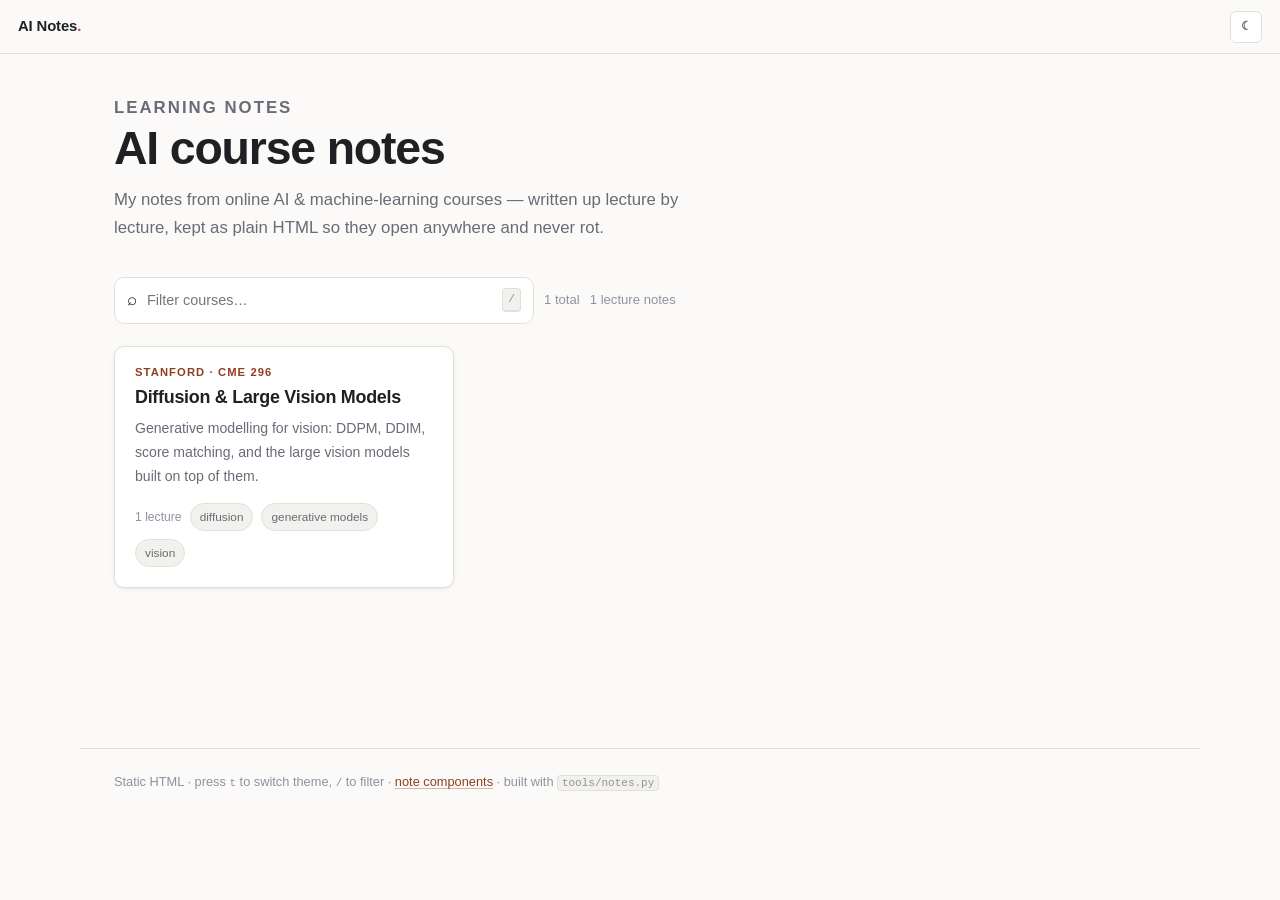
==== index.html @ 50360eb4 "Build static notes site and add CME 296 lecture 1 Set up the note-taking system: a shared stylesheet" ====
<!doctype html>
<html lang="en">
<head>
<meta charset="utf-8">
<meta name="viewport" content="width=device-width, initial-scale=1">
<title>AI course notes</title>
<meta name="description" content="Personal learning notes from online AI courses.">
<script>(function(){try{var t=localStorage.getItem('notes-theme');if(t)document.documentElement.dataset.theme=t}catch(e){}})();</script>
<link rel="stylesheet" href="assets/notes.css">
<script defer src="assets/notes.js"></script>
</head>
<body>
<!-- Generated by tools/notes.py reindex — edit course.json / the lecture files instead. -->
<header class="topbar">
  <a class="topbar__brand" href="index.html">AI Notes<span class="dot">.</span></a>
  <span class="topbar__spacer"></span>
  <button class="iconbtn" data-theme-toggle aria-label="Toggle theme">☾</button>
</header>

<div class="page">
  <div class="page-head">
    <p class="kicker">Learning notes</p>
    <h1>AI course notes</h1>
    <p>My notes from online AI &amp; machine-learning courses — written up lecture by lecture,
       kept as plain HTML so they open anywhere and never rot.</p>
  </div>

  <div class="toolbar">
    <label class="search">
      <span aria-hidden="true">⌕</span>
      <input id="filter" type="search" placeholder="Filter courses…" autocomplete="off">
      <kbd>/</kbd>
    </label>
    <span class="count" id="filterCount">1 total</span>
    <span class="count">1 lecture notes</span>
  </div>

  <ul class="cards">
      <li data-searchable="Diffusion &amp; Large Vision Models CME 296 Stanford Generative modelling for vision: DDPM, DDIM, score matching, and the large vision models built on top of them. diffusion generative models vision">
        <a class="card" href="courses/cme296/index.html">
          <span class="card__code">Stanford · CME 296</span>
          <h2 class="card__title">Diffusion &amp; Large Vision Models</h2>
          <p class="card__desc">Generative modelling for vision: DDPM, DDIM, score matching, and the large vision models built on top of them.</p>
          <span class="card__foot"><span>1 lecture</span><span class="chip">diffusion</span><span class="chip">generative models</span><span class="chip">vision</span></span>
        </a>
      </li>
    </ul>
</div>

<footer class="site-foot">Static HTML · press <kbd>t</kbd> to switch theme, <kbd>/</kbd> to filter · <a href="templates/components.html">note components</a> · built with <code>tools/notes.py</code></footer>
</body>
</html>
---- assets/notes.css ----
/* ============================================================
   AI Course Notes — shared stylesheet
   Single file, no build step. Edit the tokens in :root to
   restyle every page at once.
   ============================================================ */

/* ---------- Design tokens ---------- */
:root {
  /* Fonts — swap --font-prose to var(--font-sans) if you prefer sans-serif notes */
  --font-sans: -apple-system, BlinkMacSystemFont, "Segoe UI", Inter, Roboto, "Helvetica Neue", Arial, sans-serif;
  --font-serif: "Iowan Old Style", "Charter", "Palatino Linotype", Palatino, Georgia, serif;
  --font-mono: ui-monospace, SFMono-Regular, "SF Mono", Menlo, Consolas, "Liberation Mono", monospace;
  --font-prose: var(--font-serif);

  --fs-base: 17px;
  --lh-base: 1.7;
  --measure: 74ch;

  /* Light palette */
  --bg:            #fbfaf8;
  --bg-elevated:   #ffffff;
  --bg-subtle:     #f3f1ed;
  --bg-code:       #f6f7f9;
  --text:          #1e2024;
  --text-muted:    #676c76;
  --text-faint:    #8d939e;
  --border:        #e3e0da;
  --border-strong: #cfcbc3;

  --accent:        #b1522d;   /* terracotta — links, active state */
  --accent-soft:   #f4e7e0;
  --accent-text:   #8e3f21;

  --c-note:    #3b6ea5;
  --c-tip:     #2f7d59;
  --c-warn:    #a5722a;
  --c-danger:  #b3403a;
  --c-def:     #6a4fa3;
  --c-theorem: #2f6f74;

  --radius: 10px;
  --radius-sm: 6px;
  --shadow-sm: 0 1px 2px rgba(20,20,30,.06), 0 1px 8px rgba(20,20,30,.04);
  --shadow-md: 0 2px 6px rgba(20,20,30,.08), 0 12px 32px rgba(20,20,30,.08);

  --sidebar-w: 274px;
  --topbar-h: 54px;

  color-scheme: light;
}

@media (prefers-color-scheme: dark) {
  :root:not([data-theme="light"]) { color-scheme: dark; }
}

/* Dark palette — applied on explicit choice, or below by system preference */
:root[data-theme="dark"] {
  --bg:            #14161a;
  --bg-elevated:   #191c21;
  --bg-subtle:     #1e2228;
  --bg-code:       #1b1f25;
  --text:          #e2e5ea;
  --text-muted:    #9aa2ae;
  --text-faint:    #6f7883;
  --border:        #2a2f37;
  --border-strong: #3a414b;
  --accent:        #e08a5f;
  --accent-soft:   #34241c;
  --accent-text:   #edaa83;
  --c-note:    #6ea8e0;
  --c-tip:     #63c295;
  --c-warn:    #d9a95e;
  --c-danger:  #e8756e;
  --c-def:     #a78ce0;
  --c-theorem: #5fb3b8;
  --shadow-sm: 0 1px 2px rgba(0,0,0,.4);
  --shadow-md: 0 2px 6px rgba(0,0,0,.4), 0 12px 32px rgba(0,0,0,.35);
  color-scheme: dark;
}

@media (prefers-color-scheme: dark) {
  :root:not([data-theme="light"]) {
    --bg:            #14161a;
    --bg-elevated:   #191c21;
    --bg-subtle:     #1e2228;
    --bg-code:       #1b1f25;
    --text:          #e2e5ea;
    --text-muted:    #9aa2ae;
    --text-faint:    #6f7883;
    --border:        #2a2f37;
    --border-strong: #3a414b;
    --accent:        #e08a5f;
    --accent-soft:   #34241c;
    --accent-text:   #edaa83;
    --c-note:    #6ea8e0;
    --c-tip:     #63c295;
    --c-warn:    #d9a95e;
    --c-danger:  #e8756e;
    --c-def:     #a78ce0;
    --c-theorem: #5fb3b8;
    --shadow-sm: 0 1px 2px rgba(0,0,0,.4);
    --shadow-md: 0 2px 6px rgba(0,0,0,.4), 0 12px 32px rgba(0,0,0,.35);
  }
}

/* ---------- Reset ---------- */
*, *::before, *::after { box-sizing: border-box; }
html { -webkit-text-size-adjust: 100%; scroll-behavior: smooth; scroll-padding-top: calc(var(--topbar-h) + 16px); }
body {
  margin: 0;
  background: var(--bg);
  color: var(--text);
  font: var(--fs-base)/var(--lh-base) var(--font-sans);
  -webkit-font-smoothing: antialiased;
}
img, svg, video { max-width: 100%; height: auto; }
a { color: var(--accent-text); text-decoration-color: color-mix(in srgb, var(--accent) 40%, transparent); text-underline-offset: 2px; }
a:hover { text-decoration-color: var(--accent); }

/* ---------- Reading progress ---------- */
.progress { position: fixed; inset: 0 0 auto 0; height: 2px; z-index: 60; background: transparent; }
.progress__bar { height: 100%; width: 0; background: var(--accent); transition: width .1s linear; }

/* ---------- Top bar ---------- */
.topbar {
  position: sticky; top: 0; z-index: 50;
  height: var(--topbar-h);
  display: flex; align-items: center; gap: 12px;
  padding: 0 18px;
  background: color-mix(in srgb, var(--bg) 86%, transparent);
  backdrop-filter: saturate(140%) blur(10px);
  border-bottom: 1px solid var(--border);
}
.topbar__brand {
  font-family: var(--font-sans);
  font-weight: 650; font-size: .93rem; letter-spacing: -.01em;
  color: var(--text); text-decoration: none; white-space: nowrap;
}
.topbar__brand .dot { color: var(--accent); }
.crumbs { display: flex; align-items: center; gap: 8px; min-width: 0; font-size: .84rem; color: var(--text-muted); }
.crumbs a { color: var(--text-muted); text-decoration: none; white-space: nowrap; overflow: hidden; text-overflow: ellipsis; }
.crumbs a:hover { color: var(--accent-text); }
.crumbs .sep { color: var(--text-faint); }
.crumbs .current { color: var(--text); overflow: hidden; text-overflow: ellipsis; white-space: nowrap; }
.topbar__spacer { flex: 1 1 auto; }

.iconbtn {
  display: inline-flex; align-items: center; justify-content: center; gap: 6px;
  height: 32px; min-width: 32px; padding: 0 9px;
  border: 1px solid var(--border); border-radius: var(--radius-sm);
  background: var(--bg-elevated); color: var(--text-muted);
  font: 600 .78rem/1 var(--font-sans); cursor: pointer;
}
.iconbtn:hover { color: var(--text); border-color: var(--border-strong); }
.sidebar-toggle { display: none; }

/* ---------- Layout ---------- */
.layout {
  display: grid;
  grid-template-columns: var(--sidebar-w) minmax(0, 1fr);
  align-items: start;
  max-width: 1400px;
  margin: 0 auto;
}
.layout--wide { grid-template-columns: minmax(0, 1fr); max-width: 1180px; }

.sidebar {
  position: sticky; top: var(--topbar-h);
  height: calc(100vh - var(--topbar-h));
  overflow-y: auto; overscroll-behavior: contain;
  padding: 26px 18px 60px 26px;
  border-right: 1px solid var(--border);
}
.sidebar__label {
  font: 700 .68rem/1 var(--font-sans); letter-spacing: .1em; text-transform: uppercase;
  color: var(--text-faint); margin: 0 0 12px;
}
.sidebar__course {
  display: block; text-decoration: none; color: var(--text);
  font-weight: 620; font-size: .92rem; line-height: 1.35; margin-bottom: 4px;
}
.sidebar__course:hover { color: var(--accent-text); }
.sidebar__meta { font-size: .78rem; color: var(--text-muted); margin: 0 0 22px; }
.sidebar hr { border: 0; border-top: 1px solid var(--border); margin: 20px 0; }

/* Table of contents */
.toc ul { list-style: none; margin: 0; padding: 0; }
.toc li { margin: 0; }
.toc a {
  display: block; padding: 5px 10px 5px 12px;
  border-left: 2px solid var(--border);
  color: var(--text-muted); text-decoration: none;
  font-size: .84rem; line-height: 1.45;
  transition: color .12s, border-color .12s;
}
.toc a:hover { color: var(--text); border-left-color: var(--border-strong); }
.toc a.is-active { color: var(--accent-text); border-left-color: var(--accent); background: color-mix(in srgb, var(--accent) 7%, transparent); font-weight: 600; }
.toc .toc-h3 a { padding-left: 26px; font-size: .8rem; }

/* ---------- Content ---------- */
.content {
  min-width: 0;
  padding: 42px 46px 100px;
  font-family: var(--font-prose);
  font-size: 1.02rem;
}
.content > * { max-width: var(--measure); }
.content > .full, .content > .callout--wide, .content > figure.full { max-width: none; }

.lecture-head { margin-bottom: 34px; }
.kicker {
  font: 700 .72rem/1 var(--font-sans); letter-spacing: .12em; text-transform: uppercase;
  color: var(--accent-text); margin: 0 0 12px;
}
.content h1 {
  font-family: var(--font-sans);
  font-size: clamp(1.85rem, 1.3rem + 1.6vw, 2.5rem);
  line-height: 1.15; letter-spacing: -.022em; font-weight: 700;
  margin: 0 0 14px;
}
.lead { font-size: 1.1rem; color: var(--text-muted); margin: 0 0 18px; }

.chips { display: flex; flex-wrap: wrap; gap: 7px; margin: 0 0 4px; padding: 0; list-style: none; font-family: var(--font-sans); }
.chip {
  display: inline-flex; align-items: center; gap: 5px;
  padding: 3px 9px; border-radius: 999px;
  background: var(--bg-subtle); border: 1px solid var(--border);
  font-size: .74rem; color: var(--text-muted); text-decoration: none;
}
.chip--accent { background: var(--accent-soft); border-color: color-mix(in srgb, var(--accent) 30%, transparent); color: var(--accent-text); }
a.chip:hover { border-color: var(--border-strong); color: var(--text); }

.content h2 {
  font-family: var(--font-sans);
  font-size: 1.42rem; line-height: 1.25; letter-spacing: -.015em; font-weight: 680;
  margin: 2.6em 0 .7em; padding-top: .3em;
  border-top: 1px solid var(--border);
}
.content h2:first-of-type { margin-top: 1.6em; }
.content h3 {
  font-family: var(--font-sans);
  font-size: 1.1rem; font-weight: 660; letter-spacing: -.01em;
  margin: 2em 0 .5em;
}
.content h4 {
  font-family: var(--font-sans);
  font-size: .95rem; font-weight: 660; color: var(--text-muted);
  text-transform: uppercase; letter-spacing: .05em;
  margin: 1.6em 0 .4em;
}
.content p { margin: 0 0 1.05em; }
.content ul, .content ol { margin: 0 0 1.05em; padding-left: 1.35em; }
.content li { margin: .3em 0; }
.content li > ul, .content li > ol { margin: .3em 0; }
.content strong { font-weight: 680; }
.content mark { background: color-mix(in srgb, var(--accent) 22%, transparent); color: inherit; padding: 0 .15em; border-radius: 3px; }
hr.rule { border: 0; border-top: 1px solid var(--border); margin: 2.4em 0; }

/* Heading anchors */
.anchor {
  opacity: 0; margin-left: .35em; font-size: .75em; text-decoration: none;
  color: var(--text-faint); font-family: var(--font-mono);
}
h2:hover .anchor, h3:hover .anchor, .anchor:focus { opacity: 1; }

/* Blockquote */
.content blockquote {
  margin: 1.4em 0; padding: .2em 0 .2em 1.1em;
  border-left: 3px solid var(--border-strong);
  color: var(--text-muted); font-style: italic;
}
.content blockquote p:last-child { margin-bottom: 0; }

/* ---------- Code ---------- */
code, kbd, samp { font-family: var(--font-mono); font-size: .86em; }
:not(pre) > code {
  background: var(--bg-subtle); border: 1px solid var(--border);
  padding: .1em .35em; border-radius: 4px; word-break: break-word;
}
.codeblock { position: relative; margin: 1.4em 0; }
.codeblock__lang {
  position: absolute; top: 8px; right: 46px;
  font: 600 .68rem/1 var(--font-sans); letter-spacing: .06em; text-transform: uppercase;
  color: var(--text-faint); pointer-events: none;
}
.copybtn {
  position: absolute; top: 6px; right: 8px;
  border: 1px solid var(--border); background: var(--bg-elevated); color: var(--text-muted);
  border-radius: var(--radius-sm); padding: 3px 8px; cursor: pointer;
  font: 600 .7rem/1.4 var(--font-sans); opacity: 0; transition: opacity .12s;
}
.codeblock:hover .copybtn, .copybtn:focus { opacity: 1; }
pre {
  margin: 0; padding: 15px 16px; overflow-x: auto;
  background: var(--bg-code); border: 1px solid var(--border); border-radius: var(--radius);
  font-size: .84rem; line-height: 1.6;
}
pre code { background: none; border: 0; padding: 0; font-size: inherit; }

/* ---------- Callouts ---------- */
.callout {
  --cl: var(--c-note);
  margin: 1.5em 0; padding: 14px 16px 14px 17px;
  background: var(--bg-elevated);
  border: 1px solid var(--border);
  border-left: 3px solid var(--cl);
  border-radius: var(--radius);
  box-shadow: var(--shadow-sm);
  font-size: .97em;
}
.callout > :last-child { margin-bottom: 0; }
.callout__title {
  font: 700 .72rem/1 var(--font-sans); letter-spacing: .09em; text-transform: uppercase;
  color: var(--cl); margin: 0 0 8px; display: flex; gap: 8px; align-items: baseline;
}
.callout__title .name { text-transform: none; letter-spacing: 0; font-size: .84rem; color: var(--text); }
.callout--note    { --cl: var(--c-note); }
.callout--tip     { --cl: var(--c-tip); }
.callout--warning { --cl: var(--c-warn); }
.callout--danger  { --cl: var(--c-danger); }
.callout--definition { --cl: var(--c-def); background: color-mix(in srgb, var(--c-def) 5%, var(--bg-elevated)); }
.callout--theorem { --cl: var(--c-theorem); background: color-mix(in srgb, var(--c-theorem) 5%, var(--bg-elevated)); }
.callout--example { --cl: var(--text-faint); }
.callout--question { --cl: var(--accent); }

/* Insight / summary panel */
.panel {
  margin: 1.8em 0; padding: 18px 20px;
  background: var(--bg-subtle); border: 1px solid var(--border); border-radius: var(--radius);
}
.panel__title {
  font: 700 .72rem/1 var(--font-sans); letter-spacing: .1em; text-transform: uppercase;
  color: var(--text-faint); margin: 0 0 10px;
}
.panel ul { margin-bottom: 0; }

/* Key terms list */
.terms { margin: 1.5em 0; }
.terms dt { font-weight: 680; font-family: var(--font-sans); font-size: .93rem; margin-top: .9em; }
.terms dd { margin: .2em 0 0; color: var(--text-muted); }

/* Figures */
figure { margin: 1.8em 0; }
figure img { display: block; border: 1px solid var(--border); border-radius: var(--radius); background: var(--bg-elevated); }
figcaption { font-family: var(--font-sans); font-size: .8rem; color: var(--text-muted); margin-top: 8px; }


/* Collapsible derivation ("toggle" in Notion) */
details.toggle {
  margin: 1.6em 0; padding: 12px 16px;
  background: var(--bg-elevated); border: 1px solid var(--border);
  border-left: 3px solid var(--c-def); border-radius: var(--radius);
}
details.toggle > summary {
  cursor: pointer; list-style: none;
  font: 700 .74rem/1.4 var(--font-sans); letter-spacing: .08em; text-transform: uppercase;
  color: var(--c-def); display: flex; align-items: center; gap: 8px;
}
details.toggle > summary::-webkit-details-marker { display: none; }
details.toggle > summary::before {
  content: "▸"; font-size: .9em; transition: transform .15s ease; display: inline-block;
}
details.toggle[open] > summary::before { transform: rotate(90deg); }
details.toggle > summary .name { text-transform: none; letter-spacing: 0; font-size: .86rem; color: var(--text); font-weight: 600; }
details.toggle[open] > summary { margin-bottom: 12px; padding-bottom: 10px; border-bottom: 1px solid var(--border); }
details.toggle details.toggle { border-left-color: var(--c-theorem); background: var(--bg-subtle); }
details.toggle details.toggle > summary { color: var(--c-theorem); }
details.toggle > :last-child { margin-bottom: 0; }

/* Figure grid for slides that belong side by side */
.figs { display: grid; gap: 20px; grid-template-columns: repeat(auto-fit, minmax(280px, 1fr)); margin: 1.8em 0; align-items: start; }
.figs figure { margin: 0; }
.figs figure img { width: 100%; }

/* Tables */
.table-wrap { overflow-x: auto; margin: 1.5em 0; }
table { border-collapse: collapse; width: 100%; font-family: var(--font-sans); font-size: .88rem; }
th, td { text-align: left; padding: 9px 12px; border-bottom: 1px solid var(--border); vertical-align: top; }
thead th { font-weight: 660; color: var(--text-muted); border-bottom: 1px solid var(--border-strong); white-space: nowrap; }
tbody tr:hover { background: var(--bg-subtle); }

/* Math */
.katex-display { overflow-x: auto; overflow-y: hidden; padding: .35em 0; }
.katex { font-size: 1.04em; }

/* Two-column grid inside content */
.cols { display: grid; gap: 18px; grid-template-columns: repeat(auto-fit, minmax(240px, 1fr)); }

/* Steps */
.steps { list-style: none; counter-reset: step; padding: 0; margin: 1.5em 0; }
.steps > li { counter-increment: step; position: relative; padding-left: 38px; margin: 0 0 1em; }
.steps > li::before {
  content: counter(step);
  position: absolute; left: 0; top: 1px;
  width: 25px; height: 25px; border-radius: 50%;
  background: var(--accent-soft); color: var(--accent-text);
  border: 1px solid color-mix(in srgb, var(--accent) 30%, transparent);
  font: 700 .78rem/24px var(--font-sans); text-align: center;
}

/* ---------- Pager ---------- */
.pager {
  display: grid; grid-template-columns: 1fr 1fr; gap: 14px;
  margin: 3.5em 0 0; max-width: var(--measure);
  font-family: var(--font-sans);
}
.pager a {
  display: block; padding: 13px 16px; text-decoration: none;
  border: 1px solid var(--border); border-radius: var(--radius);
  background: var(--bg-elevated); color: var(--text);
}
.pager a:hover { border-color: var(--accent); }
.pager .dir { display: block; font-size: .72rem; text-transform: uppercase; letter-spacing: .09em; color: var(--text-faint); margin-bottom: 4px; }
.pager .ttl { font-size: .9rem; font-weight: 600; }
.pager .next { text-align: right; }
.pager .empty { border-style: dashed; opacity: .45; pointer-events: none; }

/* ---------- Cards (index pages) ---------- */
.page { max-width: 1120px; margin: 0 auto; padding: 46px 34px 100px; }
.page-head { margin-bottom: 34px; max-width: 70ch; }
.page-head h1 {
  font-family: var(--font-sans); font-weight: 700; letter-spacing: -.025em;
  font-size: clamp(2rem, 1.4rem + 2vw, 2.9rem); line-height: 1.1; margin: 0 0 12px;
}
.page-head p { color: var(--text-muted); font-size: 1.05rem; margin: 0 0 6px; max-width: 62ch; }

.toolbar { display: flex; flex-wrap: wrap; gap: 10px; align-items: center; margin: 26px 0 22px; }
.search {
  flex: 1 1 260px; max-width: 420px; display: flex; align-items: center; gap: 8px;
  padding: 8px 12px; border: 1px solid var(--border); border-radius: var(--radius);
  background: var(--bg-elevated);
}
.search input { flex: 1; border: 0; background: none; color: var(--text); font: .9rem var(--font-sans); outline: none; }
.search kbd {
  border: 1px solid var(--border); border-bottom-width: 2px; border-radius: 4px;
  padding: 1px 5px; font-size: .7rem; color: var(--text-faint); background: var(--bg-subtle);
}
.count { font-size: .82rem; color: var(--text-faint); font-family: var(--font-sans); }

.cards { display: grid; gap: 16px; grid-template-columns: repeat(auto-fill, minmax(290px, 1fr)); list-style: none; padding: 0; margin: 0; }
.card {
  display: flex; flex-direction: column; gap: 8px;
  padding: 20px; text-decoration: none; color: inherit;
  background: var(--bg-elevated); border: 1px solid var(--border); border-radius: var(--radius);
  box-shadow: var(--shadow-sm);
  transition: transform .14s ease, box-shadow .14s ease, border-color .14s ease;
}
.card:hover { transform: translateY(-2px); box-shadow: var(--shadow-md); border-color: var(--border-strong); }
.card__code { font: 700 .7rem/1 var(--font-sans); letter-spacing: .1em; text-transform: uppercase; color: var(--accent-text); }
.card__title { font: 660 1.12rem/1.3 var(--font-sans); letter-spacing: -.015em; margin: 0; }
.card__desc { font-size: .88rem; color: var(--text-muted); font-family: var(--font-sans); margin: 0; flex: 1; }
.card__foot { display: flex; flex-wrap: wrap; gap: 8px; align-items: center; margin-top: 6px; font-family: var(--font-sans); font-size: .76rem; color: var(--text-faint); }
.bar { height: 4px; border-radius: 999px; background: var(--bg-subtle); overflow: hidden; width: 100%; }
.bar > span { display: block; height: 100%; background: var(--accent); }

/* Lecture list (course page) */
.lectures { list-style: none; margin: 0; padding: 0; border: 1px solid var(--border); border-radius: var(--radius); overflow: hidden; background: var(--bg-elevated); }
.lectures li + li { border-top: 1px solid var(--border); }
.lectures a {
  display: flex; align-items: baseline; gap: 14px; padding: 14px 18px;
  text-decoration: none; color: inherit; font-family: var(--font-sans);
}
.lectures a:hover { background: var(--bg-subtle); }
.lectures .num { font: 700 .78rem/1.6 var(--font-mono); color: var(--text-faint); min-width: 2.4em; }
.lectures .ttl { font-weight: 600; font-size: .96rem; }
.lectures .sub { display: block; font-weight: 400; font-size: .82rem; color: var(--text-muted); margin-top: 3px; }
.lectures .grow { flex: 1; min-width: 0; }
.lectures .tag { font-size: .72rem; color: var(--text-faint); white-space: nowrap; }
.is-hidden { display: none !important; }

.empty-state {
  border: 1px dashed var(--border-strong); border-radius: var(--radius);
  padding: 34px; text-align: center; color: var(--text-muted); font-family: var(--font-sans);
}
.empty-state code { font-size: .84rem; }

.site-foot {
  border-top: 1px solid var(--border); margin-top: 60px; padding: 22px 34px 40px;
  font-family: var(--font-sans); font-size: .8rem; color: var(--text-faint);
  max-width: 1120px; margin-inline: auto;
}

/* ---------- Responsive ---------- */
@media (max-width: 980px) {
  .layout { grid-template-columns: minmax(0, 1fr); }
  .sidebar {
    position: fixed; z-index: 45; left: 0; top: var(--topbar-h);
    width: min(84vw, 320px); background: var(--bg-elevated);
    box-shadow: var(--shadow-md); transform: translateX(-102%);
    transition: transform .18s ease;
  }
  .sidebar.is-open { transform: none; }
  .sidebar-toggle { display: inline-flex; }
  .content { padding: 30px 22px 80px; }
  .page { padding: 32px 20px 80px; }
  .pager { grid-template-columns: 1fr; }
}

@media print {
  .topbar, .sidebar, .pager, .progress, .copybtn, .toolbar { display: none !important; }
  .layout { display: block; }
  .content { padding: 0; max-width: none; font-size: 11pt; }
  .content > * { max-width: none; }
  a { color: inherit; text-decoration: none; }
  .callout, .card, .panel { break-inside: avoid; }
  h2, h3 { break-after: avoid; }
}

/* ---------- highlight.js theme (token colours follow the site theme) ---------- */
:root {
  --hl-comment: #8d939e; --hl-keyword: #a04b8f; --hl-string: #2f7d59;
  --hl-number: #b1522d; --hl-func: #3b6ea5; --hl-type: #6a4fa3; --hl-attr: #a5722a;
}
:root[data-theme="dark"] {
  --hl-comment: #6f7883; --hl-keyword: #d68fc4; --hl-string: #7fc7a1;
  --hl-number: #e08a5f; --hl-func: #7fb0e6; --hl-type: #b39ae8; --hl-attr: #d9b06e;
}
@media (prefers-color-scheme: dark) {
  :root:not([data-theme="light"]) {
    --hl-comment: #6f7883; --hl-keyword: #d68fc4; --hl-string: #7fc7a1;
    --hl-number: #e08a5f; --hl-func: #7fb0e6; --hl-type: #b39ae8; --hl-attr: #d9b06e;
  }
}
.hljs-comment, .hljs-quote { color: var(--hl-comment); font-style: italic; }
.hljs-keyword, .hljs-selector-tag, .hljs-literal, .hljs-doctag, .hljs-name { color: var(--hl-keyword); }
.hljs-string, .hljs-regexp, .hljs-addition, .hljs-meta-string { color: var(--hl-string); }
.hljs-number, .hljs-symbol, .hljs-bullet, .hljs-link { color: var(--hl-number); }
.hljs-title, .hljs-title.function_, .hljs-section { color: var(--hl-func); font-weight: 600; }
.hljs-type, .hljs-class .hljs-title, .hljs-built_in, .hljs-title.class_ { color: var(--hl-type); }
.hljs-attr, .hljs-attribute, .hljs-variable, .hljs-template-variable, .hljs-params { color: var(--hl-attr); }
.hljs-emphasis { font-style: italic; }
.hljs-strong { font-weight: 700; }
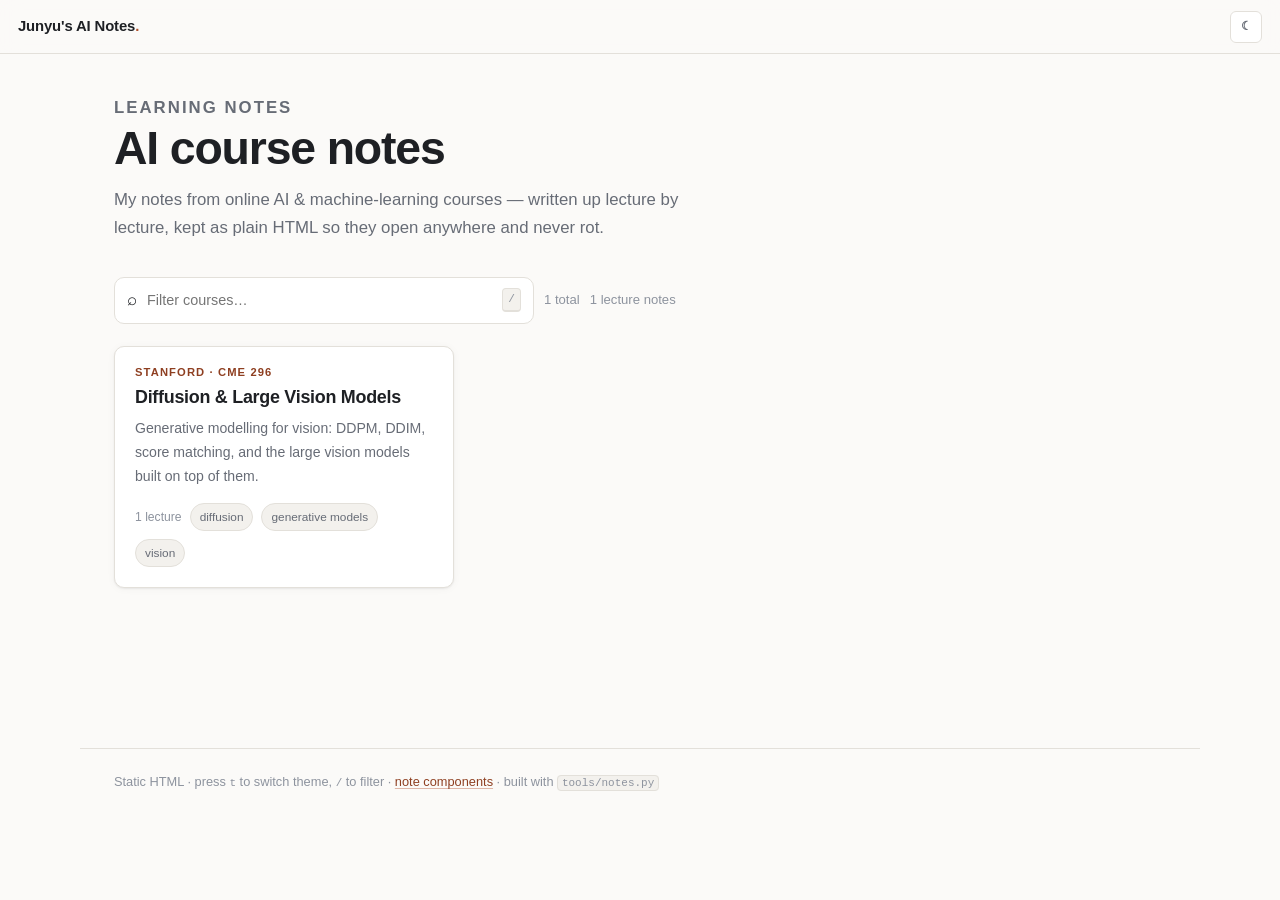
==== commit 7279a19b: "update header" ====
--- a/index.html
+++ b/index.html
@@ -12,7 +12,7 @@
 <body>
 <!-- Generated by tools/notes.py reindex — edit course.json / the lecture files instead. -->
 <header class="topbar">
-  <a class="topbar__brand" href="index.html">AI Notes<span class="dot">.</span></a>
+  <a class="topbar__brand" href="index.html">Junyu's AI Notes<span class="dot">.</span></a>
   <span class="topbar__spacer"></span>
   <button class="iconbtn" data-theme-toggle aria-label="Toggle theme">☾</button>
 </header>
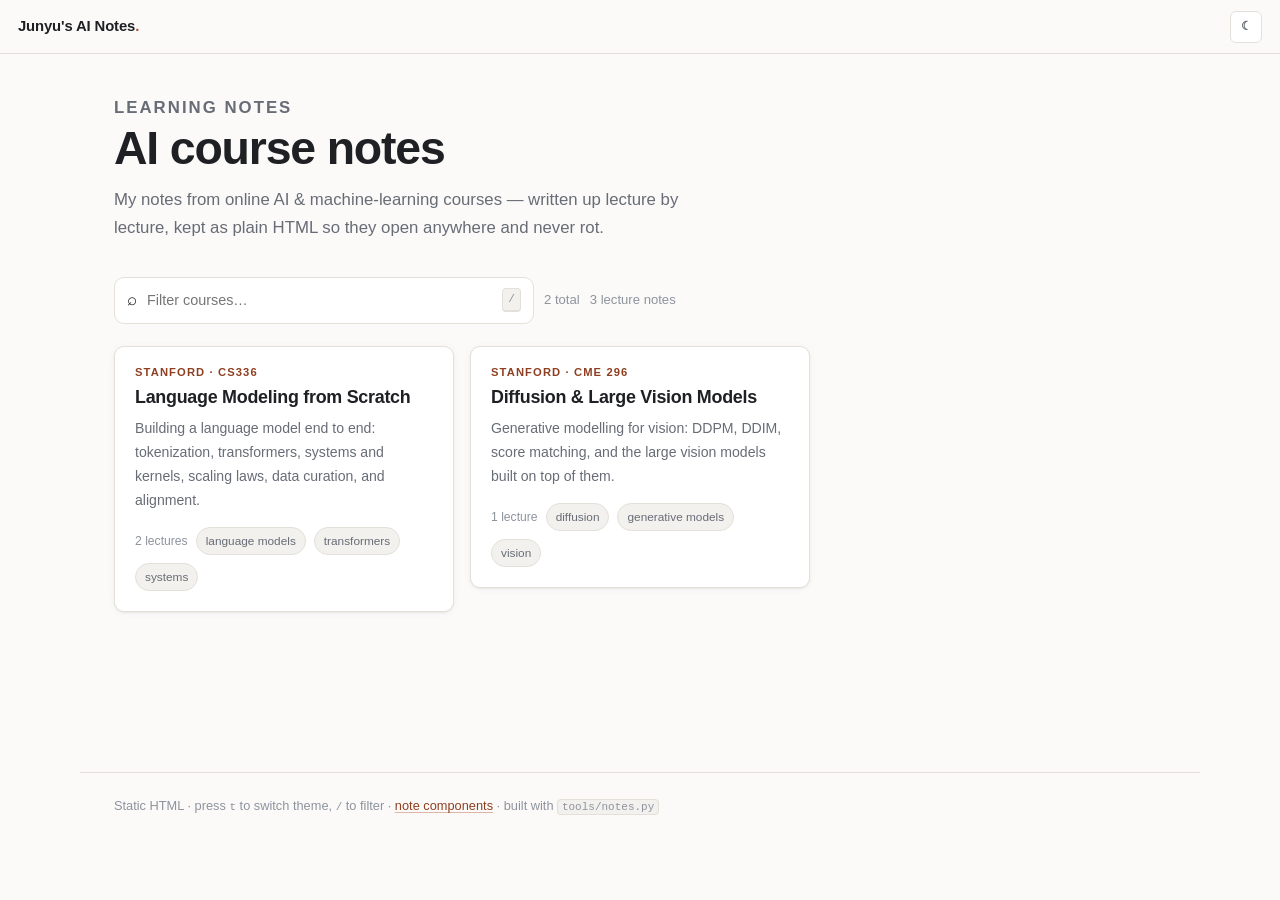
==== commit 8c30464f: "Add CS336 course with Assignment 1 starter and repo-wide .gitignore Vendors the CS336 assignment1-ba" ====
--- a/index.html
+++ b/index.html
@@ -31,11 +31,19 @@
       <input id="filter" type="search" placeholder="Filter courses…" autocomplete="off">
       <kbd>/</kbd>
     </label>
-    <span class="count" id="filterCount">1 total</span>
-    <span class="count">1 lecture notes</span>
+    <span class="count" id="filterCount">2 total</span>
+    <span class="count">3 lecture notes</span>
   </div>
 
   <ul class="cards">
+      <li data-searchable="Language Modeling from Scratch CS336 Stanford Building a language model end to end: tokenization, transformers, systems and kernels, scaling laws, data curation, and alignment. language models transformers systems">
+        <a class="card" href="courses/cs336/index.html">
+          <span class="card__code">Stanford · CS336</span>
+          <h2 class="card__title">Language Modeling from Scratch</h2>
+          <p class="card__desc">Building a language model end to end: tokenization, transformers, systems and kernels, scaling laws, data curation, and alignment.</p>
+          <span class="card__foot"><span>2 lectures</span><span class="chip">language models</span><span class="chip">transformers</span><span class="chip">systems</span></span>
+        </a>
+      </li>
       <li data-searchable="Diffusion &amp; Large Vision Models CME 296 Stanford Generative modelling for vision: DDPM, DDIM, score matching, and the large vision models built on top of them. diffusion generative models vision">
         <a class="card" href="courses/cme296/index.html">
           <span class="card__code">Stanford · CME 296</span>
--- a/assets/notes.css
+++ b/assets/notes.css
@@ -530,3 +530,58 @@
 .hljs-attr, .hljs-attribute, .hljs-variable, .hljs-template-variable, .hljs-params { color: var(--hl-attr); }
 .hljs-emphasis { font-style: italic; }
 .hljs-strong { font-weight: 700; }
+
+/* ---------- Image lightbox (click a figure to open, drag to pan, wheel to zoom) ---------- */
+.content img.is-zoomable, .page img.is-zoomable { cursor: zoom-in; }
+
+.lightbox {
+  position: fixed; inset: 0; z-index: 100;
+  display: none;
+  background: color-mix(in srgb, var(--bg) 78%, #000 22%);
+  backdrop-filter: blur(6px) saturate(120%);
+  touch-action: none;
+}
+.lightbox.is-open { display: block; }
+
+.lightbox__stage { position: absolute; inset: 0; overflow: hidden; cursor: grab; }
+.lightbox__stage.is-panning { cursor: grabbing; }
+
+.lightbox__img {
+  position: absolute; top: 0; left: 0;
+  transform-origin: 0 0;
+  max-width: none; /* overrides the global img rule — we want true pixels */
+  user-select: none; -webkit-user-drag: none;
+  background: #fff;
+  box-shadow: 0 12px 48px rgba(0,0,0,.45);
+  border-radius: 2px;
+}
+
+.lightbox__bar {
+  position: absolute; top: 0; right: 0; left: 0;
+  display: flex; align-items: center; gap: 8px;
+  padding: 12px 14px;
+  background: linear-gradient(to bottom, color-mix(in srgb, var(--bg) 70%, transparent), transparent);
+}
+.lightbox__bar .iconbtn { background: var(--bg-elevated); }
+.lightbox__zoom {
+  font: 600 .76rem/1 var(--font-mono); color: var(--text-muted);
+  min-width: 4.2em; text-align: center; font-variant-numeric: tabular-nums;
+}
+.lightbox__title {
+  flex: 1; min-width: 0;
+  font: .8rem/1.4 var(--font-sans); color: var(--text-muted);
+  overflow: hidden; text-overflow: ellipsis; white-space: nowrap;
+}
+.lightbox__hint {
+  position: absolute; bottom: 14px; left: 50%; transform: translateX(-50%);
+  padding: 6px 12px; border-radius: 999px;
+  background: var(--bg-elevated); border: 1px solid var(--border);
+  font: .74rem/1 var(--font-sans); color: var(--text-faint);
+  pointer-events: none; opacity: 1; transition: opacity .4s ease;
+}
+.lightbox__hint.is-faded { opacity: 0; }
+
+@media (max-width: 640px) {
+  .lightbox__title { display: none; }
+}
+@media print { .lightbox { display: none !important; } }
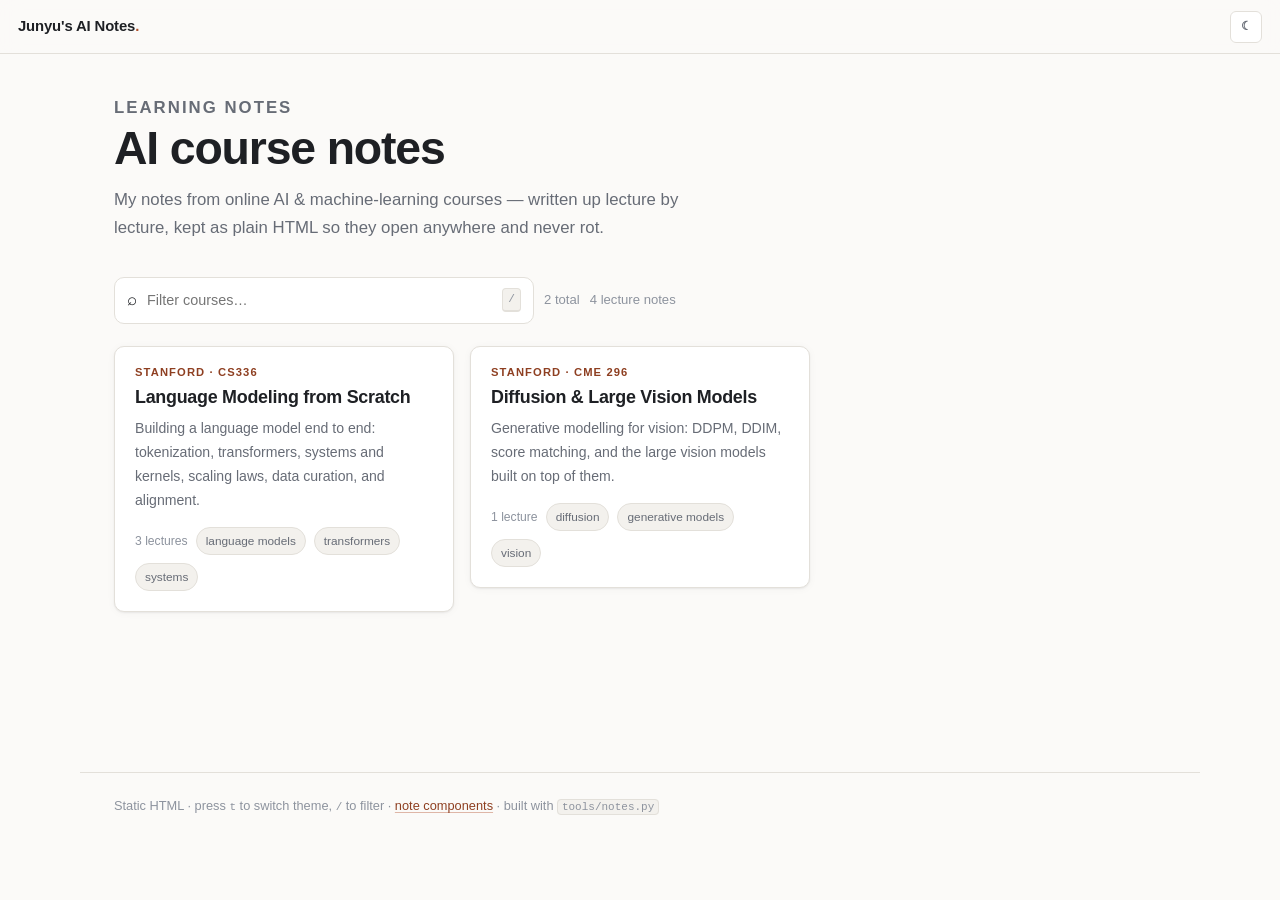
==== commit 784042d0: "Add CS336 lecture 3 as a PDF note, with index support Lecture 3 stays in its original slide-deck for" ====
--- a/index.html
+++ b/index.html
@@ -32,7 +32,7 @@
       <kbd>/</kbd>
     </label>
     <span class="count" id="filterCount">2 total</span>
-    <span class="count">3 lecture notes</span>
+    <span class="count">4 lecture notes</span>
   </div>
 
   <ul class="cards">
@@ -41,7 +41,7 @@
           <span class="card__code">Stanford · CS336</span>
           <h2 class="card__title">Language Modeling from Scratch</h2>
           <p class="card__desc">Building a language model end to end: tokenization, transformers, systems and kernels, scaling laws, data curation, and alignment.</p>
-          <span class="card__foot"><span>2 lectures</span><span class="chip">language models</span><span class="chip">transformers</span><span class="chip">systems</span></span>
+          <span class="card__foot"><span>3 lectures</span><span class="chip">language models</span><span class="chip">transformers</span><span class="chip">systems</span></span>
         </a>
       </li>
       <li data-searchable="Diffusion &amp; Large Vision Models CME 296 Stanford Generative modelling for vision: DDPM, DDIM, score matching, and the large vision models built on top of them. diffusion generative models vision">
--- a/assets/notes.css
+++ b/assets/notes.css
@@ -379,6 +379,12 @@
 thead th { font-weight: 660; color: var(--text-muted); border-bottom: 1px solid var(--border-strong); white-space: nowrap; }
 tbody tr:hover { background: var(--bg-subtle); }
 
+/* The one row in a table that is the actual takeaway */
+tbody tr.is-key, tbody tr.is-key:hover { background: var(--accent-soft); }
+tbody tr.is-key td { font-weight: 700; color: var(--accent-text); border-bottom-color: var(--border-strong); }
+tbody tr.is-key td:first-child { box-shadow: inset 3px 0 0 var(--accent); }
+tbody tr.is-key .katex { color: inherit; }
+
 /* Math */
 .katex-display { overflow-x: auto; overflow-y: hidden; padding: .35em 0; }
 .katex { font-size: 1.04em; }
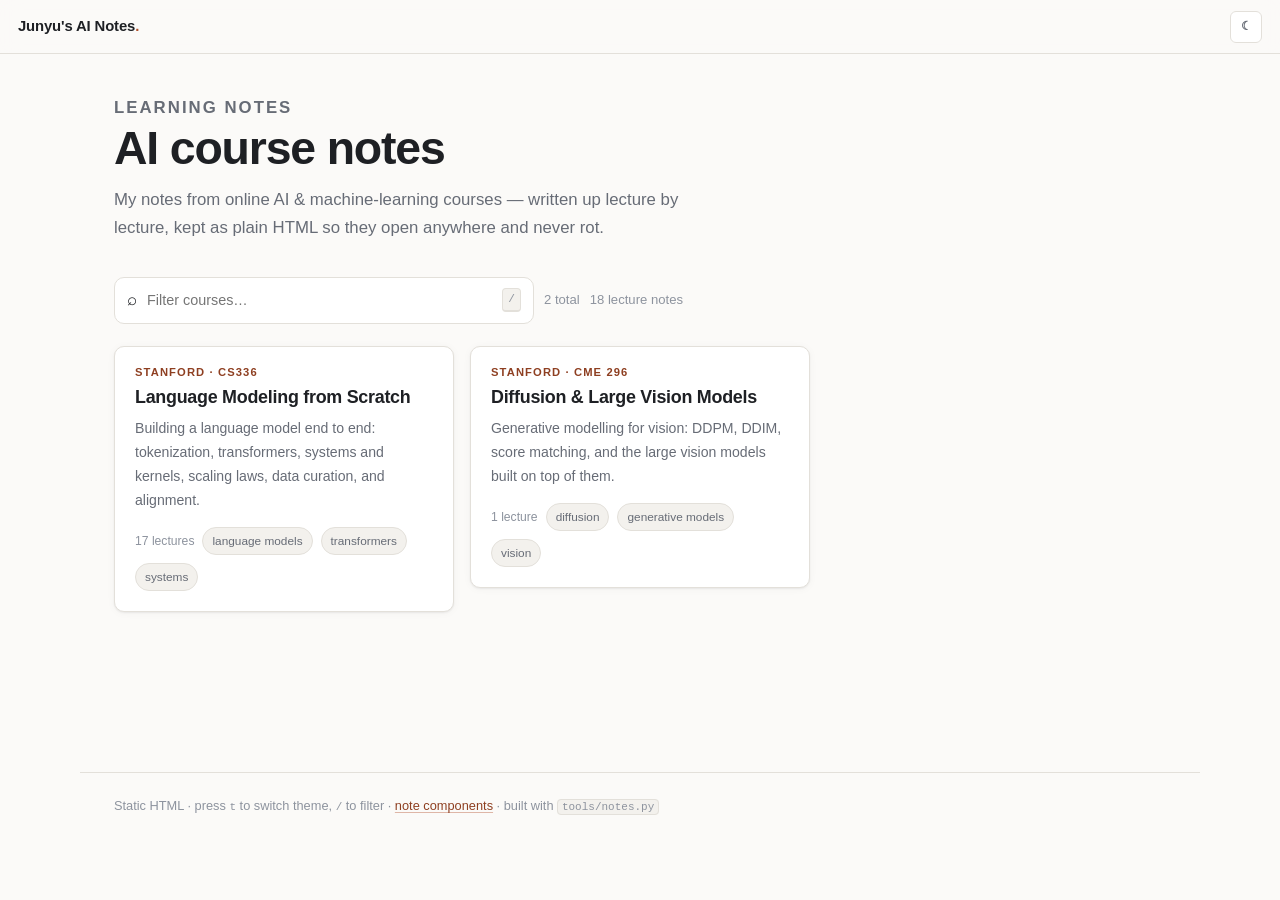
==== commit e9d2b82f: "Import CS336 lectures 03-17, with course media in Git LFS The upstream lectures (github.com/stanford" ====
--- a/index.html
+++ b/index.html
@@ -32,7 +32,7 @@
       <kbd>/</kbd>
     </label>
     <span class="count" id="filterCount">2 total</span>
-    <span class="count">4 lecture notes</span>
+    <span class="count">18 lecture notes</span>
   </div>
 
   <ul class="cards">
@@ -41,7 +41,7 @@
           <span class="card__code">Stanford · CS336</span>
           <h2 class="card__title">Language Modeling from Scratch</h2>
           <p class="card__desc">Building a language model end to end: tokenization, transformers, systems and kernels, scaling laws, data curation, and alignment.</p>
-          <span class="card__foot"><span>3 lectures</span><span class="chip">language models</span><span class="chip">transformers</span><span class="chip">systems</span></span>
+          <span class="card__foot"><span>17 lectures</span><span class="chip">language models</span><span class="chip">transformers</span><span class="chip">systems</span></span>
         </a>
       </li>
       <li data-searchable="Diffusion &amp; Large Vision Models CME 296 Stanford Generative modelling for vision: DDPM, DDIM, score matching, and the large vision models built on top of them. diffusion generative models vision">
